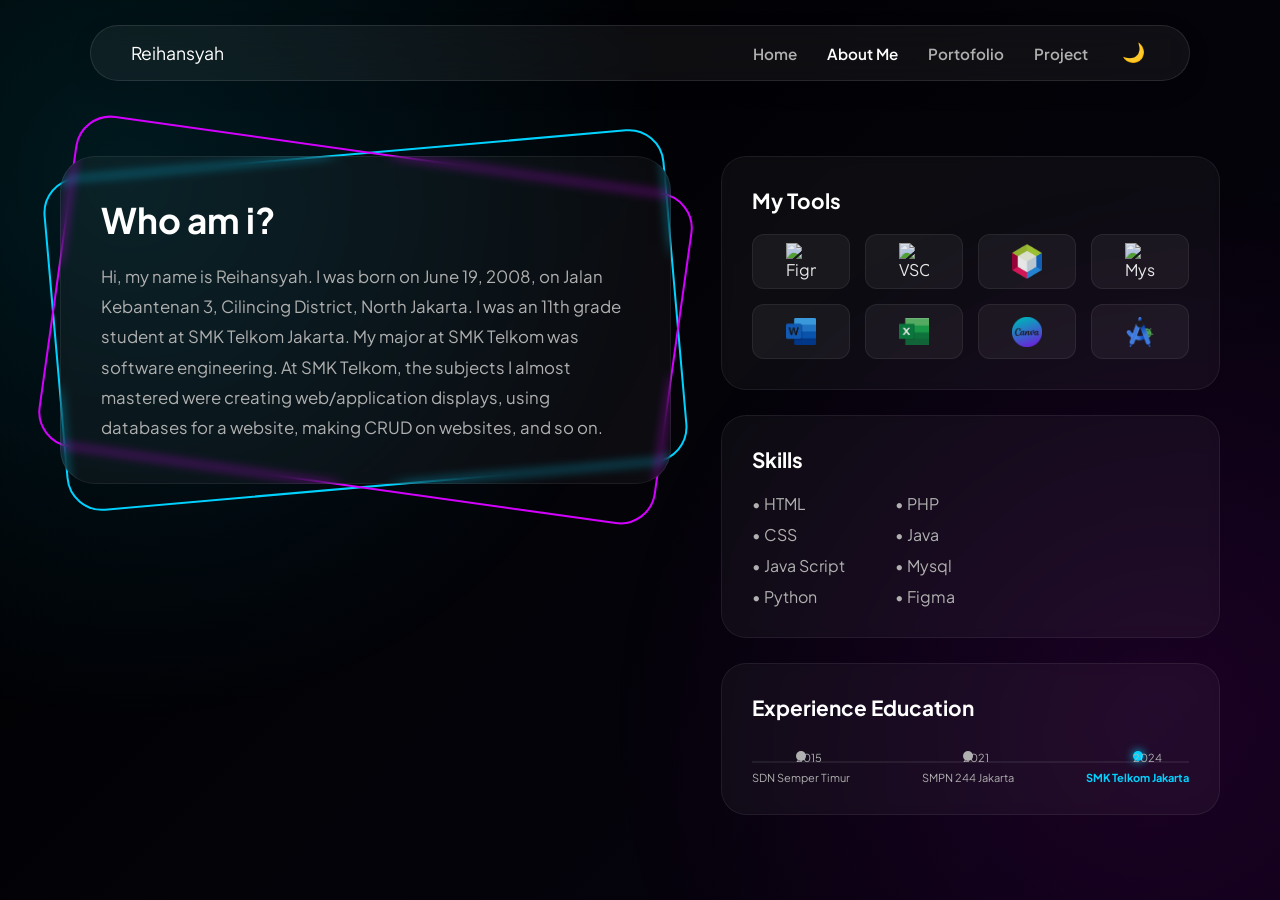
==== aboutme.html @ 5603e220 "Add files via upload" ====
<!DOCTYPE html>
<html lang="id" data-theme="dark">
<head>
    <meta charset="UTF-8">
    <meta name="viewport" content="width=device-width, initial-scale=1.0">
    <title>About Me - Reihansyah</title>
    <link rel="stylesheet" href="styleaboutme.css">
    <link href="https://fonts.googleapis.com/css2?family=Plus+Jakarta+Sans:wght@400;600;700&display=swap" rel="stylesheet">
    
    <script src="script.js" defer></script>
</head>
<body class="about-page">
    <div class="background-glow"></div>
    
    <div class="container">
        <nav class="navbar">
            <div class="navbar-container">
                <div class="logo">Reihansyah</div>
                
                <div class="hamburger" id="hamburger-menu">
                    <span></span>
                    <span></span>
                    <span></span>
                </div>

                <ul class="nav-links" id="nav-links">
                    <li><a href="index.html">Home</a></li>
                    <li><a href="aboutme.html" class="active">About Me</a></li>
                    <li><a href="portofolio.html">Portofolio</a></li>
                    <li><a href="project.html">Project</a></li>
                    <li>
                        <button class="theme-toggle-btn" id="theme-toggle" aria-label="Ubah Tema" style="background: none; border: none; cursor: pointer; font-size: 14pt; padding: 4px; outline: none;"></button>
                    </li>
                </ul>
            </div>
        </nav>

        <div class="about-grid">
            <div class="bio-wrapper">
                <div class="frame-deco blue-stroke"></div>
                <div class="frame-deco pink-stroke"></div>
                
                <div class="card bio-card">
                    <h2>Who am i?</h2>
                    <p>
                        Hi, my name is Reihansyah. I was born on June 19, 2008, on Jalan Kebantenan 3, Cilincing District, North Jakarta. 
                        I was an 11th grade student at SMK Telkom Jakarta. My major at SMK Telkom was software engineering. 
                        At SMK Telkom, the subjects I almost mastered were creating web/application displays, using databases for a website, making CRUD on websites, and so on.
                    </p>
                </div>
            </div>

            <div class="stack-column">
                <div class="card stack-card">
                    <h3>My Tools</h3>
                    <div class="tools-grid">
                        <div class="tool-item"><img src="https://upload.wikimedia.org/wikipedia/commons/3/33/Figma-logo.svg" alt="Figma"></div>
                        <div class="tool-item"><img src="https://upload.wikimedia.org/wikipedia/commons/9/9a/Visual_Studio_Code_1.35_icon.svg" alt="VSCode"></div>
                        <div class="tool-item"><img src="logo_netbeans.png" alt="Netbeans"></div>
                        <div class="tool-item"><img src="https://upload.wikimedia.org/wikipedia/commons/2/29/Postgresql_elephant.svg" alt="Mysql"></div>
                        <div class="tool-item"><img src="logo_word.png" alt="Word"></div>
                        <div class="tool-item"><img src="logo_excel.png" alt="Excel"></div>
                        <div class="tool-item"><img src="logo_canva.png" alt="Canva"></div>
                        <div class="tool-item"><img src="logo_android.png" alt="Android"></div>
                    </div>
                </div>

                <div class="card stack-card">
                    <h3>Skills</h3>
                    <div class="skills-flex">
                        <div class="skill-group">
                            <span>• HTML</span>
                            <span>• CSS</span>
                            <span>• Java Script</span>
                            <span>• Python</span>
                        </div>
                        <div class="skill-group">
                            <span>• PHP</span>
                            <span>• Java</span>
                            <span>• Mysql</span>
                            <span>• Figma</span>
                        </div>
                    </div>
                </div>

                <div class="card stack-card">
                    <h3>Experience Education</h3>
                    <div class="education-timeline">
                        <div class="timeline-base"></div>
                        <div class="timeline-points">
                            <div class="point"><span>2015</span><p>SDN Semper Timur</p></div>
                            <div class="point"><span>2021</span><p>SMPN 244 Jakarta</p></div>
                            <div class="point active"><span>2024</span><p>SMK Telkom Jakarta</p></div>
                        </div>
                    </div>
                </div>
            </div>
        </div>
    </div>
</body>
</html>
---- styleaboutme.css ----
/* ==========================================================================
   VARIABEL UTAMA & CONFIG THEME (DARK / LIGHT MODE)
   ========================================================================== */
/* Default Dark Mode - Disamakan dengan Home & Portofolio */
:root[data-theme="dark"] {
    --bg-color: #000000; 
    --bg-gradient: linear-gradient(135deg, #000000 0%, #030308 50%, #08020f 100%);
    --card-bg: rgba(255, 255, 255, 0.04); 
    --accent-blue: #00d2ff;
    --accent-pink: #d400ff;
    --text-main: #ffffff;
    --text-dim: #b0b0b0;
    --border-color: rgba(255, 255, 255, 0.07);
    --transition-speed: 0.4s;
    
    /* WARNA NAVBAR KOTAK SOLID SEPERTI DI HOME */
    --nav-bg: rgba(255, 255, 255, 0.05);
    --nav-border: rgba(255, 255, 255, 0.1);
    --nav-active: #ffffff;
    
    --glow-opacity: 1;
    --toggle-icon: '🌙';
}

/* Konfigurasi Light Mode Menggunakan Atribut HTML */
:root[data-theme="light"] {
    --bg-color: #e2e8f0; 
    --bg-gradient: radial-gradient(circle at 10% 20%, rgba(241, 245, 249, 1) 0%, rgba(226, 232, 240, 1) 90%);
    --card-bg: rgba(15, 23, 42, 0.05); 
    --accent-blue: #00b4d8;
    --accent-pink: #7209b7;
    --text-main: #0f172a;
    --text-dim: #475569;
    --transition-speed: 0.4s;
    
    /* WARNA NAVBAR PUTIH POLOS SEPERTI DI HOME (TIDAK KACA) */
    --nav-bg: rgba(255, 255, 255, 0.85);
    --nav-border: rgba(15, 23, 42, 0.08);
    --nav-active: #0f172a;
    --border-color: rgba(15, 23, 42, 0.08);
    
    --glow-opacity: 0.5;
    --toggle-icon: '☀️';
}

/* ==========================================================================
   RESET & TIPOGRAFI DASAR
   ========================================================================== */
* { 
    margin: 0; 
    padding: 0; 
    box-sizing: border-box; 
    transition: background-color var(--transition-speed) ease, color var(--transition-speed) ease, border-color var(--transition-speed) ease;
}

body.about-page {
    background: var(--bg-gradient);
    background-color: var(--bg-color);
    color: var(--text-main);
    font-family: 'Plus Jakarta Sans', sans-serif;
    min-height: 100vh;
    overflow-x: hidden;
}

/* Background Glow Effects */
.background-glow {
    position: fixed;
    top: 0; left: 0; width: 100%; height: 100%;
    background: 
        radial-gradient(circle at 10% 20%, rgba(0, 210, 255, 0.12) 0%, transparent 40%),
        radial-gradient(circle at 90% 80%, rgba(212, 0, 255, 0.1) 0%, transparent 40%);
    z-index: -2;
    opacity: var(--glow-opacity);
    transition: opacity var(--transition-speed);
}

.container { 
    max-width: 1200px; 
    margin: 0 auto; 
    padding: 0 20px; 
}

/* ==========================================================================
   NAVBAR (KAPSUL MODERN SOLID)
   ========================================================================== */
.navbar {
    width: 100%;
    display: flex; 
    justify-content: center; 
    padding: 25px 0;
    position: sticky;
    top: 0;
    z-index: 100;
}

.navbar-container {
    background: var(--nav-bg);
    backdrop-filter: blur(15px);
    -webkit-backdrop-filter: blur(15px);
    border: 1px solid var(--nav-border);
    padding: 12px 40px;
    border-radius: 100px; 
    display: flex; 
    justify-content: space-between; 
    align-items: center;
    width: 100%;
    max-width: 1100px;
    position: relative;
    box-shadow: 0 8px 32px 0 rgba(0, 0, 0, 0.05);
}

:root[data-theme="light"] .navbar-container {
    box-shadow: 0 10px 30px rgba(0, 0, 0, 0.05);
}

.logo {
    font-family: 'Plus Jakarta Sans', sans-serif;
    font-size: 1.1rem;
    font-weight: 400; 
    text-decoration: none;
    color: var(--text-main);
    z-index: 101;
}

.nav-links { 
    display: flex; 
    list-style: none; 
    gap: 30px; 
    align-items: center; 
}

.nav-links a { 
    text-decoration: none; 
    color: var(--text-dim); 
    font-size: 0.95rem; 
    font-weight: 600;
    transition: 0.3s; 
}

.nav-links a.active, .nav-links a:hover { 
    color: var(--nav-active); 
}

.theme-toggle-btn {
    background: none;
    border: none;
    cursor: pointer;
    font-size: 14pt;
    padding: 4px;
    display: inline-block;
    outline: none;
}

.theme-toggle-btn::before {
    content: var(--toggle-icon);
}

.theme-toggle-btn:active {
    transform: scale(1.2);
}

/* HAMBURGER MENU (Sembunyi secara default di Desktop) */
.hamburger {
    display: none;
    flex-direction: column;
    justify-content: space-between;
    width: 26px;                     
    height: 18px;                    
    cursor: pointer;
    z-index: 101;
    background: transparent;
    border: none;
}

.hamburger span {
    display: block;
    width: 100%;
    height: 3px;
    background-color: var(--text-main);
    border-radius: 3px;
    transition: all 0.3s ease;
    transform-origin: left center;   
}

/* ==========================================================================
   LAYOUT GRID & CARD STYLE
   ========================================================================== */
.about-grid {
    display: grid;
    grid-template-columns: 1.1fr 0.9fr;
    gap: 50px;
    padding-top: 50px;
    align-items: start;
}

.card {
    background: var(--card-bg);
    border-radius: 35px;
    padding: 40px;
    border: 1px solid var(--border-color);
    backdrop-filter: blur(5px);
    -webkit-backdrop-filter: blur(5px);
}

:root[data-theme="light"] .card {
    box-shadow: 0 10px 30px rgba(0, 0, 0, 0.05);
}

/* BINGKAI GANDA FIGMA */
.bio-wrapper { 
    position: relative; 
    z-index: 1; 
}

.frame-deco {
    position: absolute;
    top: 0; left: 0; width: 100%; height: 100%;
    border-radius: 35px;
    border: 2.5px solid;
    z-index: -1;
    pointer-events: none;
    transition: transform 0.5s ease;
}

.blue-stroke {
    border-color: var(--accent-blue);
    transform: rotate(-5deg) scale(1.02);
}

.pink-stroke {
    border-color: var(--accent-pink);
    transform: rotate(8deg) scale(1.02);
}

.bio-card h2 { 
    font-size: 2.2rem; 
    margin-bottom: 20px; 
}

.bio-card p { 
    color: var(--text-dim); 
    line-height: 1.8; 
    font-size: 1.05rem; 
}

/* STACK COLUMN COMPONENTS */
.stack-column { 
    display: flex; 
    flex-direction: column; 
    gap: 25px; 
}

.stack-card { 
    padding: 30px; 
    border-radius: 25px; 
}

.stack-card h3 { 
    margin-bottom: 20px; 
    font-size: 1.3rem; 
}

/* Tools Component Layout */
.tools-grid { 
    display: grid; 
    grid-template-columns: repeat(4, 1fr); 
    gap: 15px; 
}

.tool-item {
    background: rgba(255, 255, 255, 0.05);
    height: 55px; 
    border-radius: 12px;
    display: flex; 
    align-items: center; 
    justify-content: center;
    transition: 0.3s;
    border: 1px solid var(--border-color);
}

:root[data-theme="light"] .tool-item {
    background: rgba(0, 0, 0, 0.03);
}

.tool-item img { 
    width: 30px; 
    opacity: 0.9; 
}


.tool-item:hover { 
    background: rgba(255, 255, 255, 0.1); 
    transform: translateY(-3px); 
}

/* Skills Flexbox Layout */
.skills-flex { 
    display: flex; 
    gap: 50px; 
}

.skill-group { 
    display: flex; 
    flex-direction: column; 
    gap: 10px; 
    color: var(--text-dim); 
}

/* Education Timeline Horizontal Component */
.education-timeline { 
    position: relative; 
    margin-top: 30px; 
}

.timeline-base { 
    height: 2px; 
    background: var(--border-color); 
    width: 100%; 
    position: absolute; 
    top: 10px; 
}

.timeline-points { 
    display: flex; 
    justify-content: space-between; 
    position: relative; 
}

.point { 
    text-align: center; 
    font-size: 11px; 
    color: var(--text-dim); 
}

.point span { 
    display: block; 
    width: 10px; 
    height: 10px; 
    background: var(--text-dim); 
    border-radius: 50%; 
    margin: 0 auto 10px; 
}

.point.active span { 
    background: var(--accent-blue); 
    box-shadow: 0 0 10px var(--accent-blue); 
}

.point.active p { 
    color: var(--accent-blue); 
    font-weight: bold; 
}

/* ==========================================================================
   OPTIMASI MEDIA RESPONSIVE (MOBILE & TABLET)
   ========================================================================== */
@media (max-width: 768px) {
    /* Penyesuaian Kapsul Navbar di HP */
    .navbar {
        padding: 15px 0;
    }
    .navbar-container {
        padding: 12px 25px;
        margin: 0 15px;
        border-radius: 30px;
    }

    /* Memunculkan Tombol Hamburger */
    .hamburger {
        display: flex;
    }

    /* Efek Animasi Garis 3 Menjadi Huruf X saat Aktif */
    .hamburger.active span:nth-child(1) {
        transform: rotate(45deg);
    }
    .hamburger.active span:nth-child(2) {
        opacity: 0;
        transform: scaleX(0);
    }
    .hamburger.active span:nth-child(3) {
        transform: rotate(-45deg);
    }

    /* Mengubah Navigasi Menjadi Dropdown Halus */
    .nav-links {
        display: flex; 
        flex-direction: column;
        width: 100%;
        position: absolute;
        top: 120%; 
        left: 0;
        background: var(--nav-bg);
        backdrop-filter: blur(20px);
        -webkit-backdrop-filter: blur(20px);
        border: 1px solid var(--nav-border);
        padding: 25px 20px;
        border-radius: 24px;
        gap: 20px;
        box-shadow: 0 15px 35px rgba(0, 0, 0, 0.4);
        
        /* Logika Sembunyi Awal untuk Animasi Fading Slide Down */
        opacity: 0;
        visibility: hidden;
        transform: translateY(-15px);
        transition: opacity 0.3s ease, transform 0.3s ease, visibility 0.3s ease;
        z-index: 999; 
    }

    /* Pemicu Kelas Aktif yang Dipanggil JavaScript */
    .nav-links.active {
        opacity: 1;
        visibility: visible;
        transform: translateY(0);
    }

    /* Mengubah Grid Utama Menjadi Vertikal Satu Kolom */
    .about-grid { 
        grid-template-columns: 1fr; 
        gap: 40px;
        padding-top: 30px;
    }
    
    .bio-wrapper { 
        margin-bottom: 10px; 
    }
    
    .card {
        padding: 25px;
    }
    
    .bio-card h2 {
        font-size: 1.8rem;
    }
    
    /* Menata Ulang Grid Tools pada Layar HP Ringkas */
    .tools-grid {
        grid-template-columns: repeat(3, 1fr);
        gap: 10px;
    }
}
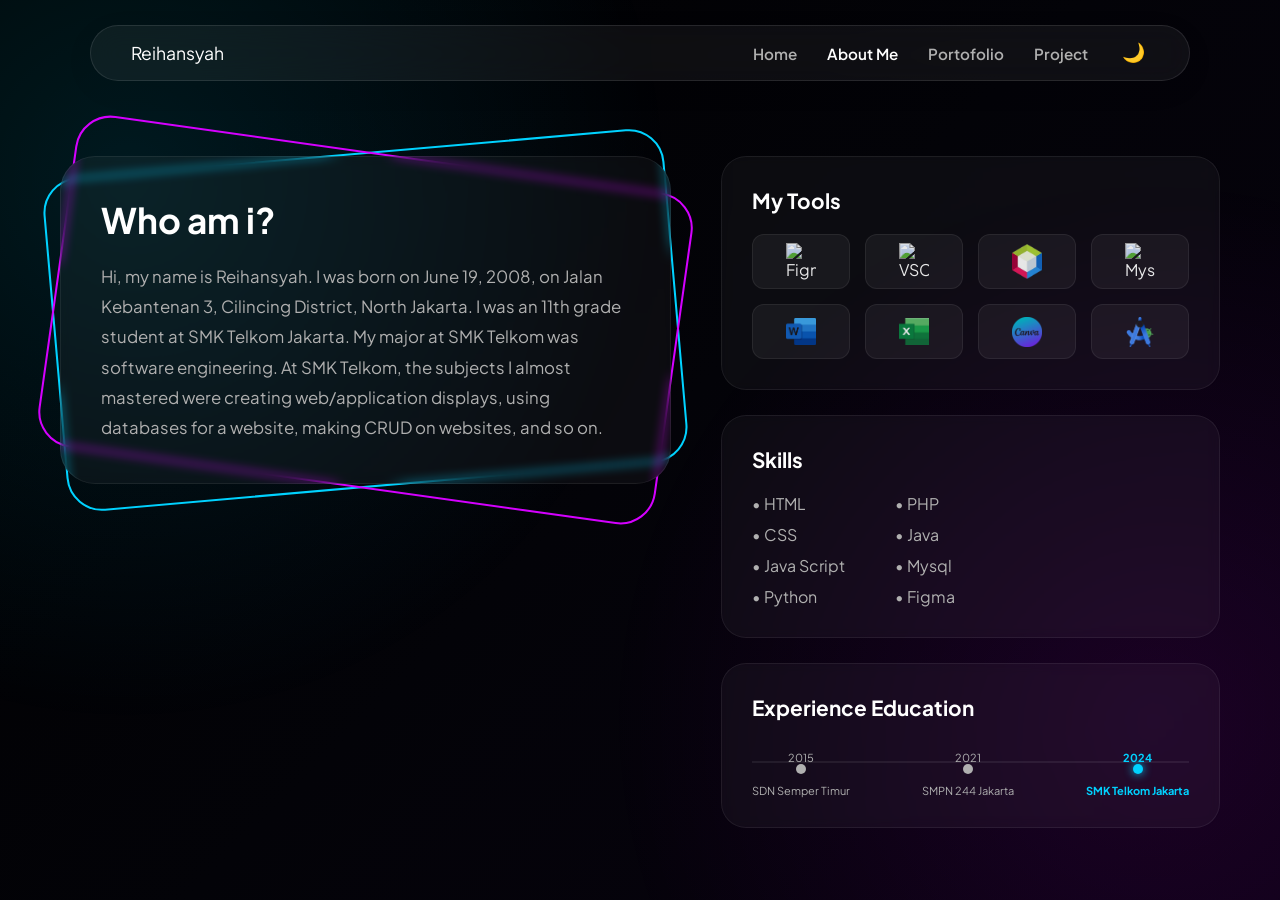
==== commit 8251e01e: "Update aboutme.html" ====
--- a/aboutme.html
+++ b/aboutme.html
@@ -82,20 +82,32 @@
                         </div>
                     </div>
                 </div>
+                <div class="card stack-card">
+    <h3>Experience Education</h3>
+    <div class="education-timeline">
+        <div class="timeline-base"></div>
+        <div class="timeline-points">
+            
+            <div class="point">
+                <p class="timeline-year">2015</p> 
+                <span></span>
+                <p>SDN Semper Timur</p>
+            </div>
 
-                <div class="card stack-card">
-                    <h3>Experience Education</h3>
-                    <div class="education-timeline">
-                        <div class="timeline-base"></div>
-                        <div class="timeline-points">
-                            <div class="point"><span>2015</span><p>SDN Semper Timur</p></div>
-                            <div class="point"><span>2021</span><p>SMPN 244 Jakarta</p></div>
-                            <div class="point active"><span>2024</span><p>SMK Telkom Jakarta</p></div>
-                        </div>
-                    </div>
-                </div>
+            <div class="point">
+                <p class="timeline-year">2021</p>
+                <span></span>
+                <p>SMPN 244 Jakarta</p>
             </div>
+
+            <div class="point active">
+                <p class="timeline-year">2024</p>
+                <span></span>
+                <p>SMK Telkom Jakarta</p>
+            </div>
+
         </div>
     </div>
+</div>
 </body>
-</html>+</html>
